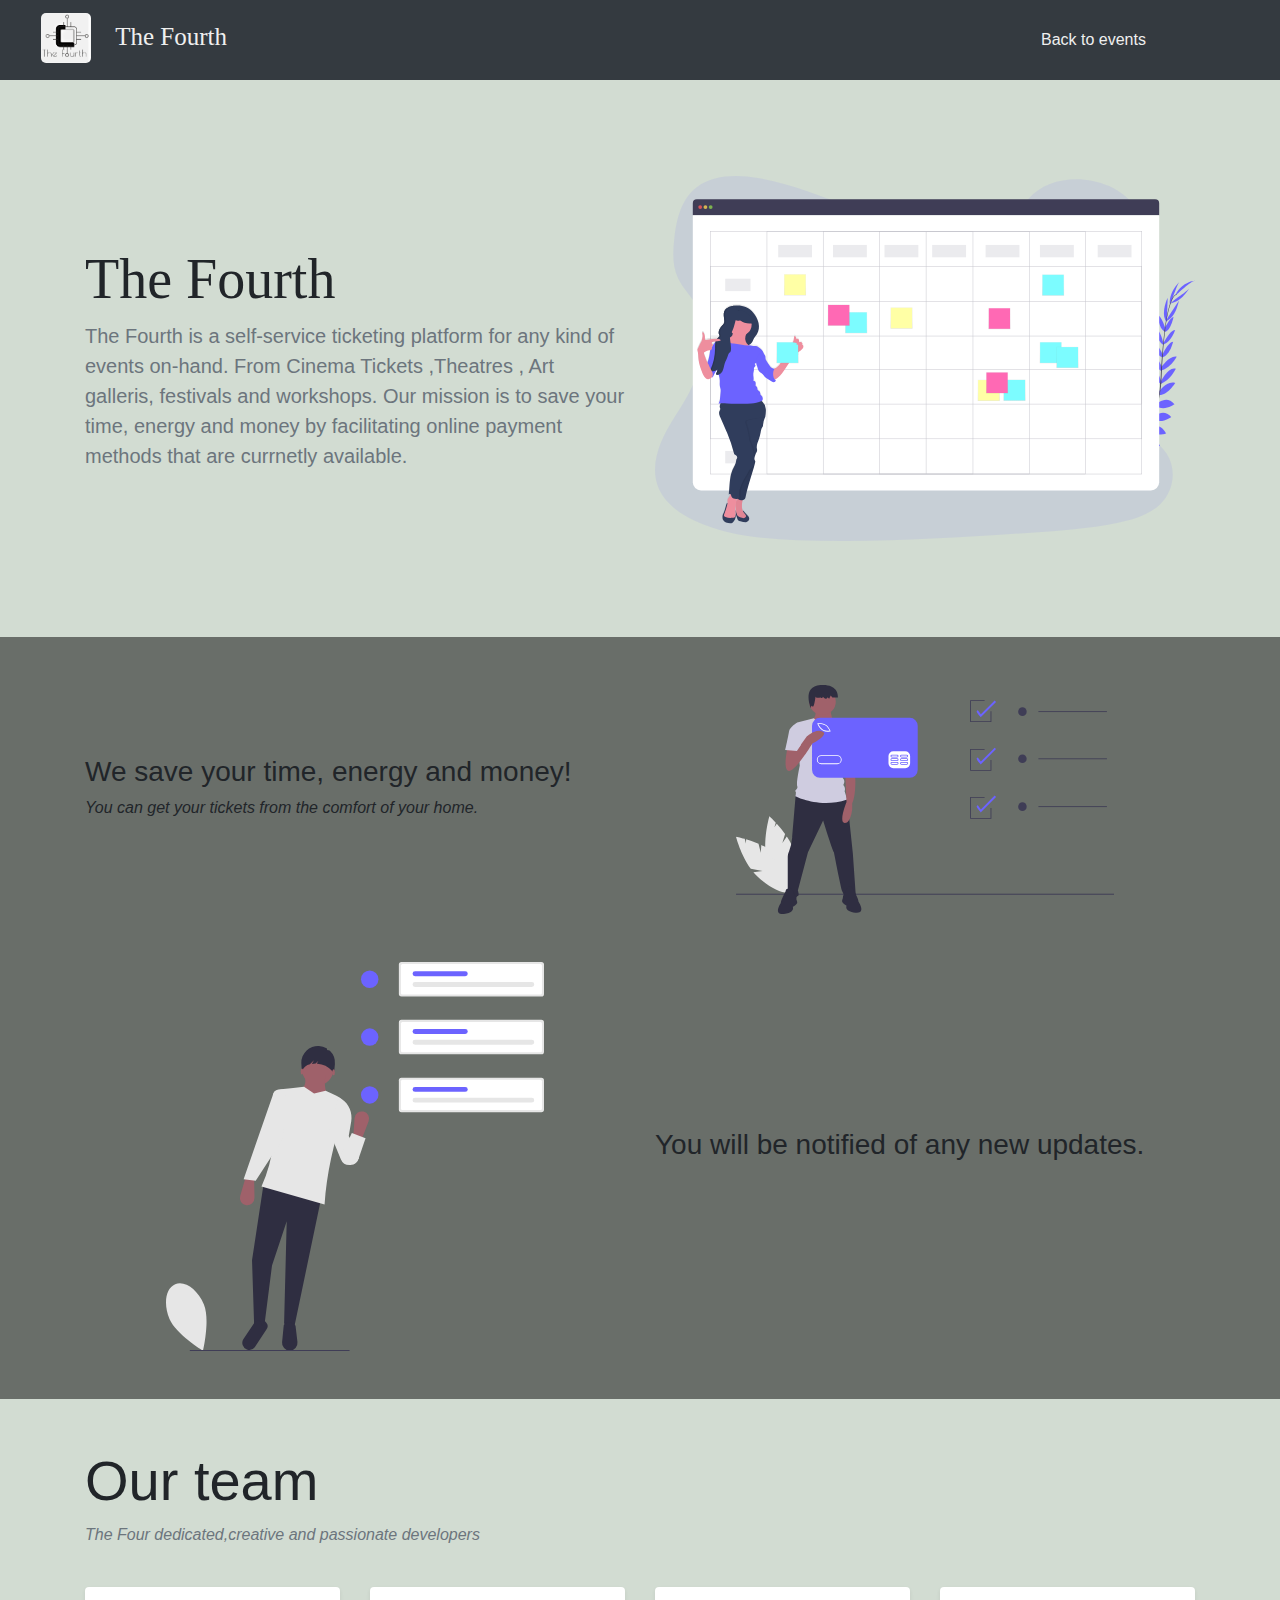
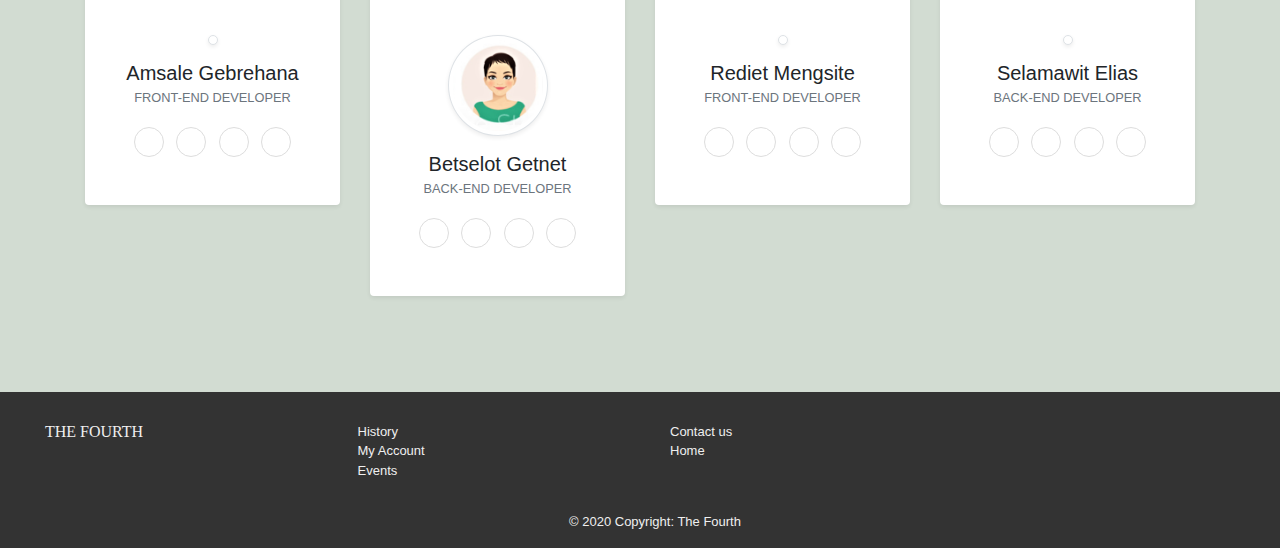
==== About.html @ 5b136020 "About us page added" ====
<!DOCTYPE html>
<html>
<head>
  <title>The Fourth</title>
  <meta charset="utf-8">
  <meta name="viewport" content="width=device-width, initial-scale=1">

<script src="https://use.fontawesome.com/2ae1783790.js"></script>

  <link href="https://fonts.googleapis.com/css2?family=Mrs+Sheppards&display=swap" rel="stylesheet"> 

<link rel="stylesheet" href="https://stackpath.bootstrapcdn.com/bootstrap/4.5.2/css/bootstrap.min.css" integrity="sha384-JcKb8q3iqJ61gNV9KGb8thSsNjpSL0n8PARn9HuZOnIxN0hoP+VmmDGMN5t9UJ0Z" crossorigin="anonymous">

<!-- jQuery library -->
<script src="https://ajax.googleapis.com/ajax/libs/jquery/3.5.1/jquery.min.js"></script>

<!-- Popper JS -->
<script src="https://cdnjs.cloudflare.com/ajax/libs/popper.js/1.16.0/umd/popper.min.js"></script>

<script src="https://code.jquery.com/jquery-3.5.1.slim.min.js" integrity="sha384-DfXdz2htPH0lsSSs5nCTpuj/zy4C+OGpamoFVy38MVBnE+IbbVYUew+OrCXaRkfj" crossorigin="anonymous"></script>
<script src="https://cdn.jsdelivr.net/npm/popper.js@1.16.1/dist/umd/popper.min.js" integrity="sha384-9/reFTGAW83EW2RDu2S0VKaIzap3H66lZH81PoYlFhbGU+6BZp6G7niu735Sk7lN" crossorigin="anonymous"></script>


<!-- Latest compiled JavaScript -->
<!-- <script src="https://stackpath.bootstrapcdn.com/bootstrap/4.5.2/js/bootstrap.min.js"></script> 
 -->
<script src="https://stackpath.bootstrapcdn.com/bootstrap/4.5.2/js/bootstrap.min.js" integrity="sha384-B4gt1jrGC7Jh4AgTPSdUtOBvfO8shuf57BaghqFfPlYxofvL8/KUEfYiJOMMV+rV" crossorigin="anonymous"></script>   
  <!--  <link href="carousel.css" rel="stylesheet"> -->
  <link rel="stylesheet" href="path/to/font-awesome/css/font-awesome.min.css">

   <link rel="stylesheet" type="text/css" href="style.css">
   <script src="script.js"></script>
   <!-- <link rel="stylesheet" type="text/css" href="script.js"> -->
</head>

 
  <style >
  #boxLogo {
 border-radius: 5px;
  margin-left: 10px;
}
  </style>
   
 
 <!-- <<<<<<<<<<<<<<<<<<<<<<<<<<<<<<<<<<<<<<<< <<<<<<<<<<< NAVIGATION >>>>>>>>>>>>>>>>>>>>>>>>>>>>>>>>>>>>>>>>>>>>>>>>>>>>>>>>>>>>>>> -->

 <nav class="navbar navbar-expand-lg navbar-dark bg-dark ">

  <div class=" row col-md-10">
    <div class="col-md-1">
      <a class="navbar-brand" href="index.html">
    <img src="Zf.png" id="boxLogo" width="50" height="50" class="d-inline-block align-top"  alt="" loading="lazy">
  </a>
 
    </div>
    <div  class="col-md-8">
      <p id="logoform">
    The Fourth</p>
    </div>
     <style >
    #logoform{
      font-family: 'Shadows Into Light', cursive;
      color:#efefef;
      font-size: 25px;
      font-weight: lighter;
      margin-top: 10px;
    }
  </style>

  </div>

  <button class="navbar-toggler" type="button" data-toggle="collapse" data-target="#navbarTogglerDemo02" aria-controls="navbarTogglerDemo02" aria-expanded="false" aria-label="Toggle navigation">
    <span class="navbar-toggler-icon"></span>
  </button>

    <div class="collapse navbar-collapse" id="navbarTogglerDemo02">
     <form class="form-row col-md-12">
      <!-- <button type="submit" class="btn btn-primary my-2 my-sm-0 col-md-6" onclick="scrollTo(0,300)" style="background-color: #1a1a2e">Sign-up</button> -->
      <style>
        #atag{
          color: #efefef;
        text-decoration: none;
        }
      </style>
     <a  id="atag"class="my-2 my-sm-0 col-md-12 "  href="Events.html"> Back to events </a>
    
      </form>
</div>
</nav>

<body>


  <!-- ...................................body................................... -->
  <div class="">
  <div class="container py-5">
    <div class="row h-100 align-items-center py-5">
      <div class="col-lg-6">
        <h1 class="display-4" style="font-family: 'Shadows Into Light', cursive;">The Fourth</h1>
        <p class="lead text-muted mb-0">The Fourth is a self-service ticketing platform for any kind of events on-hand. From Cinema Tickets ,Theatres , Art galleris, festivals and workshops. Our mission is to save your time, energy and money by facilitating online payment methods that are currnetly available.</p>
        
      </div>
      <div class="col-lg-6 d-none d-lg-block"><img src="undraw_schedule_pnbk.svg" alt="" class="img-fluid"></div>
    </div>
  </div>
</div>

<div class="" style="background: rgba(0, 0, 0, 0.5);" >
  <div class="container py-5">
    <div class="row align-items-center mb-5">
      <div class="col-lg-6 order-2 order-lg-1"><i class="fa fa-exchange fa-2x mb-3"></i>
        <h3 class="font-weight-light">We save your time, energy and money!</h3>
        <p class="font-italic  mb-4" >You can get your tickets from the comfort of your home.
      </div>
      <div class="col-lg-5 px-5 mx-auto order-1 order-lg-2"><img src="undraw_online_payments_luau.svg" alt="" class="img-fluid mb-4 mb-lg-0"></div>
    </div>
    <div class="row align-items-center">
      <div class="col-lg-5 px-5 mx-auto"><img src="undraw_new_notifications_fhvw.svg" alt="" class="img-fluid mb-4 mb-lg-0"></div>
      <div class="col-lg-6"><i class="fa fa-bell fa-2x mb-3 "></i>
        <h3 class="font-weight-light">You will be notified of any new updates.</h3>
        <p class="font-italic mb-4"></p>
      </div>
    </div>
  </div>
</div>

<div class="">
  <div class="container py-5">
    <div class="row mb-4">
      <div class="col-lg-5">
        <h2 class="display-4 font-weight-light">Our team</h2>
        <p class="font-italic text-muted">The Four dedicated,creative and passionate developers</p>
      </div>
    </div>

    <div class="row text-center">
    

      <!-- Team item-->
      <div class="col-xl-3 col-sm-6 mb-5">
        <div class="bg-white rounded shadow-sm py-5 px-4"><img src="https://image.freepik.com/free-vector/woman-girl-female-cartoon-avatar-icon_25030-13347.jpg" alt="" width="100" class="img-fluid rounded-circle mb-3 img-thumbnail shadow-sm">
          <h5 class="mb-0">Amsale Gebrehana</h5><span class="small text-uppercase text-muted">Front-end developer</span>
          <ul class="social mb-0 list-inline mt-3">
            <li class="list-inline-item"><a href="#" class="social-link"><i class="fa fa-facebook-f"></i></a></li>
            <li class="list-inline-item"><a href="#" class="social-link"><i class="fa fa-github"></i></a></li>
            <li class="list-inline-item"><a href="#" class="social-link"><i class="fa fa-instagram"></i></a></li>
            <li class="list-inline-item"><a href="#" class="social-link"><i class="fa fa-telegram"></i></a></li>
          </ul>
        </div>
      </div>
      <!-- End-->

      <!-- Team item-->
      <div class="col-xl-3 col-sm-6 mb-5">
        <div class="bg-white rounded shadow-sm py-5 px-4"><img src="circle-cropped.png" alt="" width="100" class="img-fluid rounded-circle mb-3 img-thumbnail shadow-sm">
          <h5 class="mb-0">Betselot Getnet</h5><span class="small text-uppercase text-muted">Back-end developer</span>
          <ul class="social mb-0 list-inline mt-3">
            <li class="list-inline-item"><a href="#" class="social-link"><i class="fa fa-facebook-f"></i></a></li>
            <li class="list-inline-item"><a href="#" class="social-link"><i class="fa fa-github"></i></a></li>
            <li class="list-inline-item"><a href="#" class="social-link"><i class="fa fa-instagram"></i></a></li>
            <li class="list-inline-item"><a href="#" class="social-link"><i class="fa fa-telegram"></i></a></li>
          </ul>
        </div>
      </div>
      <!-- End-->

      <!-- Team item-->
      <div class="col-xl-3 col-sm-6 mb-5">
        <div class="bg-white rounded shadow-sm py-5 px-4"><img src="https://image.freepik.com/free-vector/woman-girl-female-cartoon-avatar-icon_25030-13349.jpg" alt="" width="100" class="img-fluid rounded-circle mb-3 img-thumbnail shadow-sm">
          <h5 class="mb-0">Rediet Mengsite</h5><span class="small text-uppercase text-muted">Front-end developer</span>
          <ul class="social mb-0 list-inline mt-3">
            <li class="list-inline-item"><a href="#" class="social-link"><i class="fa fa-facebook-f"></i></a></li>
            <li class="list-inline-item"><a href="#" class="social-link"><i class="fa fa-github"></i></a></li>
            <li class="list-inline-item"><a href="#" class="social-link"><i class="fa fa-instagram"></i></a></li>
            <li class="list-inline-item"><a href="#" class="social-link"><i class="fa fa-telegram"></i></a></li>
          </ul>
        </div>
      </div>
      <!-- End-->

        <!-- Team item-->
      <div class="col-xl-3 col-sm-6 mb-5">
        <div class="bg-white rounded shadow-sm py-5 px-4"><img src="https://thumbs.dreamstime.com/z/face-expression-beautiful-brunette-woman-glasses-red-blouse-female-emotions-smiling-cartoon-character-vector-117722373.jpg" alt="" width="100" class="img-fluid rounded-circle mb-3 img-thumbnail shadow-sm">
          <h5 class="mb-0">Selamawit Elias</h5><span class="small text-uppercase text-muted">Back-end developer</span>
          <ul class="social mb-0 list-inline mt-3">
            <li class="list-inline-item"><a href="#" class="social-link"><i class="fa fa-facebook-f"></i></a></li>
            <li class="list-inline-item"><a href="#" class="social-link"><i class="fa fa-github"></i></a></li>
            <li class="list-inline-item"><a href="#" class="social-link"><i class="fa fa-instagram"></i></a></li>
            <li class="list-inline-item"><a href="#" class="social-link"><i class="fa fa-telegram"></i></a></li>
          </ul>
        </div>
      </div>
      <!-- End-->
    </div>
  </div>
</div>
  


<!-- .....................................................Footer.............................................. -->
<footer class="page-footer ">

  <!-- Footer Links -->
  <div class="container-fluid text-center text-md-left">

    <!-- Grid row -->
    <div class="row footerRow">

     <!-- Grid column -->
      <div class="col-md-3 mt-md-0 mt-3">

        <!-- Content -->
        <h6 class="text-uppercase" style="font-family: 'Shadows Into Light', cursive;">The Fourth</h6>
       

      </div>
      <!-- Grid column -->

         <!-- Grid column -->

      <div class="col-md-3 mb-md-0 mb-3">

        <!-- Links -->

        <ul class="list-unstyled">
          <li>
            <a href="#!"></a>
          </li>
          <li>
            <a href="History.html">History</a>
          </li>
          <li>
            <a href="#!">My Account</a>
          </li>
          
          <li>
            <a href="#!">Events</a>
          </li>
        </ul>

      </div>
      <!-- Grid column -->

      <hr class="clearfix w-100 d-md-none pb-3">

      <!-- Grid column -->
      <div class="col-md-3 mb-md-0 mb-3">

        <!-- Links -->
        

        <ul class="list-unstyled">
          <li>
            <a href="#!">Contact us</a>
          </li>
          <li>
            <a href="index.html">Home</a>
          </li>
          <li>
            <a href="#!"></a>
          </li>
          <li>
            <a href="#!"></a>
          </li>
        </ul>

      </div>
      <!-- Grid column -->

    

    </div>
    <!-- Grid row -->

  </div>
  <!-- Footer Links -->

  <!-- Copyright -->
  <div class="footer-copyright text-center py-3">© 2020 Copyright: The Fourth
  </div>
  <!-- Copyright -->

</footer>
<!-- Footer -->

</body>

</html>
---- style.css ----
body { font-family: Arial, Helvetica, sans-serif; background: rgba(210, 220, 210, 1);}


.carousel-inner > .item > img {
  width:640px;
  height:360px;
}

.form-container{
  margin-top: 20vh;
}
/*html {
  scroll-behavior: smooth;
}
*/
.carouselBg{
  background: rgba(0, 0, 0, 0.1);
}

/*....................login secton.............................*/
 #loginForm{
    padding-bottom: 100px;
     background: rgba(0, 0, 0, 0.1);
  }
.container-Marketing{
  background: rgba(0, 0, 0, 0.5);
  padding-left: 50px;
  padding-top: 100px;
  padding-right: 50px;
}
/*####################################### Sign Up button>>>>>>>>>>>>>>>>>>>>>>>><>>>>>>>>>>>>>>>>>>>>>>> */
/* Full-width input fields */
input[type=text], input[type=password] {
  width: 100%;
  padding: 12px 20px;
  margin: 8px 0;
  display: inline-block;
  border: 1px solid #ccc;
  box-sizing: border-box;
}

/* Set a style for all buttons */
button {
  background-color: #1a1a2e;
  color: white;
  padding: 14px 20px;
  margin: 8px 0;
  border: none;
  cursor: pointer;
  width: 100%;
}

button:hover {
  opacity: 0.8;
}

/* Extra styles for the cancel button */
.cancelbtn {
  width: auto;
  padding: 10px 18px;
  background-color: #e94560;
}

/* Center the image and position the close button */
.imgcontainer {
  text-align: center;
  margin: 24px 0 12px 0;
  position: relative;
}

img.avatar {
  width: 15%;
  border-radius: 50%;
}

.containerReg {
  padding: 16px;
}

span.psw {
  float: right;
  padding-top: 16px;
}

/* The Modal (background) */
.modal {
  display: none; /* Hidden by default */
  position: fixed; /* Stay in place */
  z-index: 1; /* Sit on top */
  left: 0;
  top: 0;
  width: 100%; /* Full width */
  height: 100%; /* Full height */
  overflow: auto; /* Enable scroll if needed */
  background-color: rgb(0,0,0); /* Fallback color */
  background-color: rgba(0,0,0,0.4); /* Black w/ opacity */
  padding-top: 60px;
}

/* Modal Content/Box */
.modal-content {
  background-color: #fefefe;
  margin: 5% auto 15% auto; /* 5% from the top, 15% from the bottom and centered */
  border: 1px solid #888;
  width: 80%; /* Could be more or less, depending on screen size */
}

/* The Close Button (x) */
.close {
  position: absolute;
  right: 25px;
  top: 0;
  color: #000;
  font-size: 35px;
  font-weight: bold;
}

.close:hover,
.close:focus {
  color: red;
  cursor: pointer;
}

/* Add Zoom Animation */
.animate {
  -webkit-animation: animatezoom 0.6s;
  animation: animatezoom 0.6s
}

@-webkit-keyframes animatezoom {
  from {-webkit-transform: scale(0)} 
  to {-webkit-transform: scale(1)}
}
  
@keyframes animatezoom {
  from {transform: scale(0)} 
  to {transform: scale(1)}
}

/* Change styles for span and cancel button on extra small screens */
@media screen and (max-width: 300px) {
  span.psw {
     display: block;
     float: none;
  }
  .cancelbtn {
     width: 100%;

  }
}
/* <<<<<<<<<<<<<<<<<<<<<<<<<<<<<<<<<<<<<<<<<<< Sign Up end here >>>>>>>>>>>>>>>>>>>>>>>>>>>>>>>>>>>>>>>>>>>>>>>>>>>>>>>>>>>>>>>>>*/
/*#myDIV {
  width: 100%;
  padding: 50px 0;
  text-align: center;
  background-color: lightblue;
  margin-top: 20px;
}*/
/*..............................................footer...........................................*/
.page-footer{
  padding-left: 30px;
  padding-top: 30px;
  background-color: #333333;
  color: #efefef;
  font-size: small;
}
.footerRow li a{
  color: #efefef;
  text-decoration: none;
}

/*///////////////////////////////////////////////////////////////// card //////////////////////////////////////////////////////////*/

.card1 {
  position: relative;
  width: 100%;
}

.image {
  display: block;
  height: 100%;
  width: 100%;
  border-radius: 10px;
}

.overlay {
  position: absolute;
  top: 0;
  bottom: 0;
  left: 0;
  right: 0;
  height: 100%;
  width: 100%;
  opacity: 0;
  transition: .5s ease;
  border-radius: 10px;
  /* Fallback color */
  background: rgba(0, 0, 0, 0.8); /* Black background with 0.5 opacity */
  
  /*background-color: #008CBA;*/
}

.card1:hover .overlay {
  opacity: 1;
}

.text {
  color: white;
  font-size: 20px;
  position: absolute;
  top: 50%;
  left: 50%;
  -webkit-transform: translate(-50%, -50%);
  -ms-transform: translate(-50%, -50%);
  transform: translate(-50%, -50%);
  text-align: center;
}
.card1:hover .image {
  opacity: 0.3;
}

/*,,,,,,,,,,,,,,,,,,,,,,,,,,,,,,,,,,,,,,,,,,,,,,About us page.............................................*/
.social-link {
  width: 30px;
  height: 30px;
  border: 1px solid #ddd;
  display: flex;
  align-items: center;
  justify-content: center;
  color: #666;
  border-radius: 50%;
  transition: all 0.3s;
  font-size: 0.9rem;
}

.social-link:hover,
.social-link:focus {
  background: #ddd;
  text-decoration: none;
  color: #555;
}
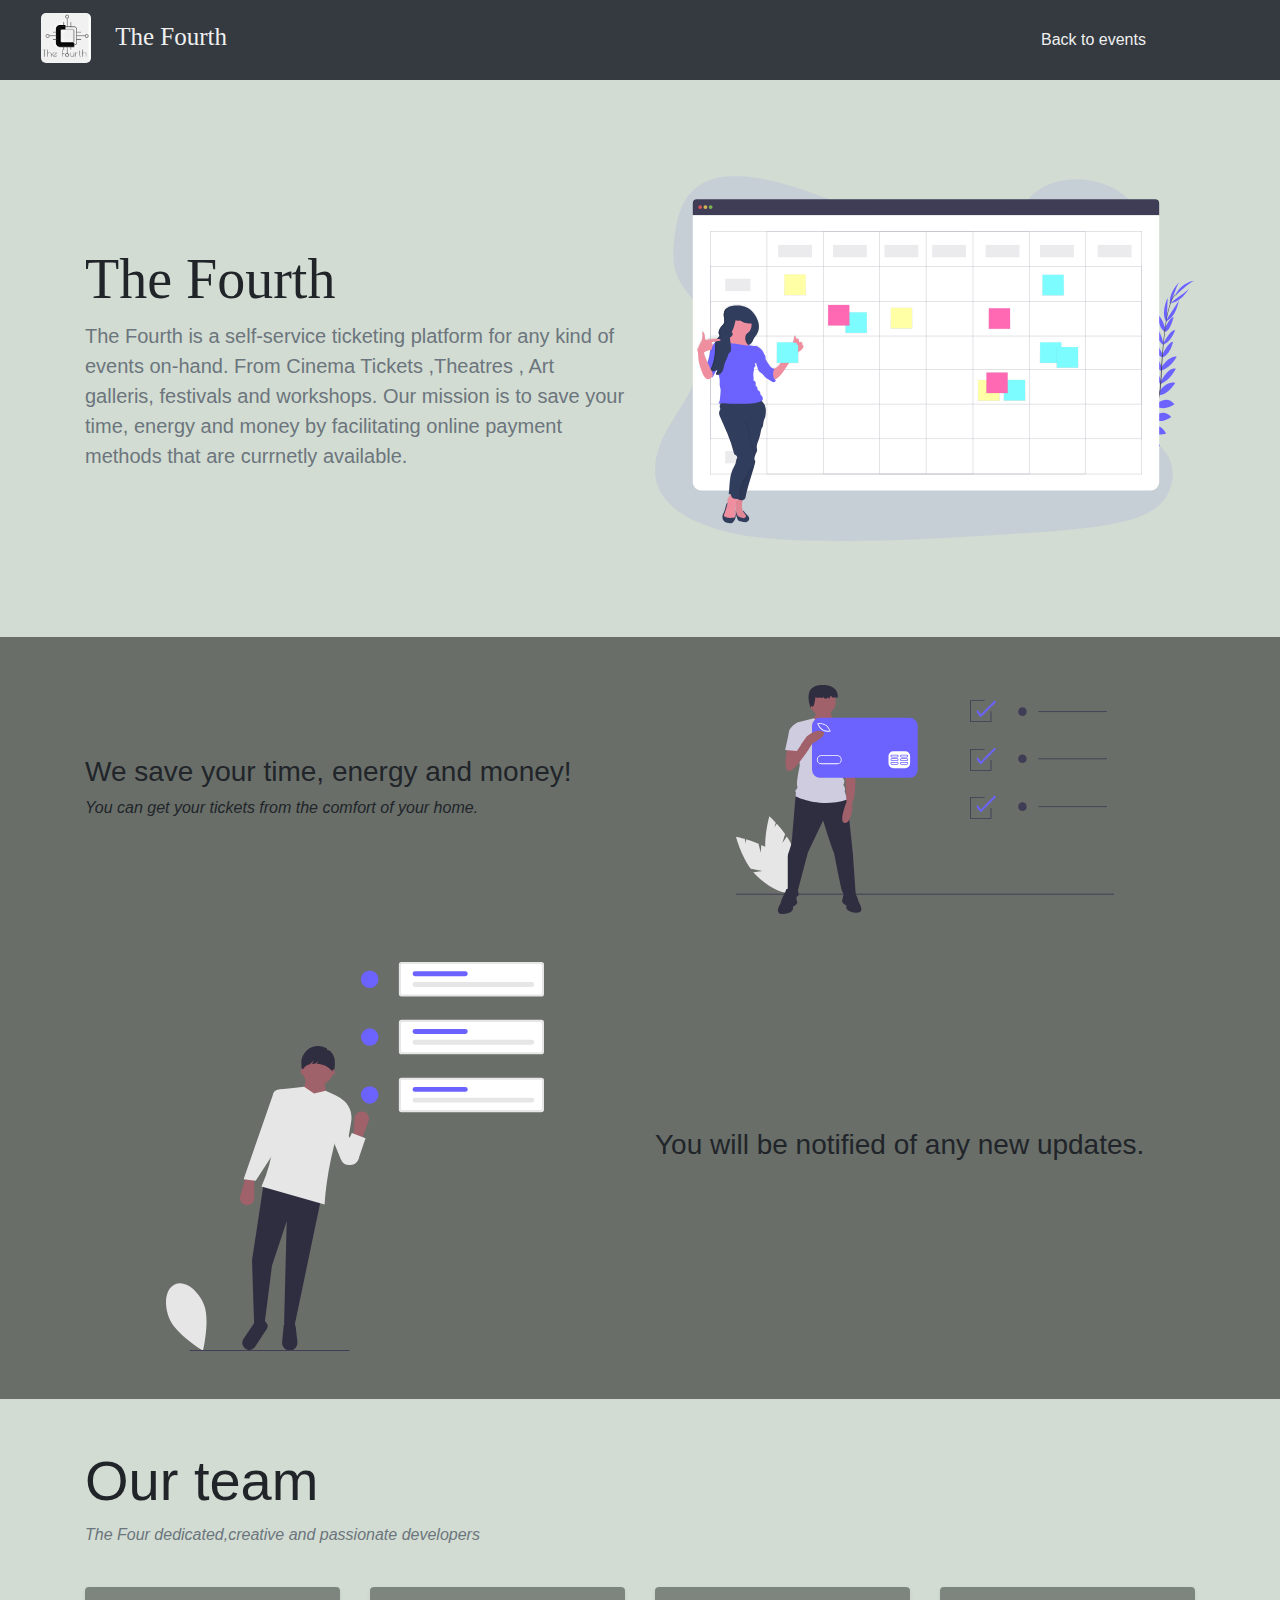
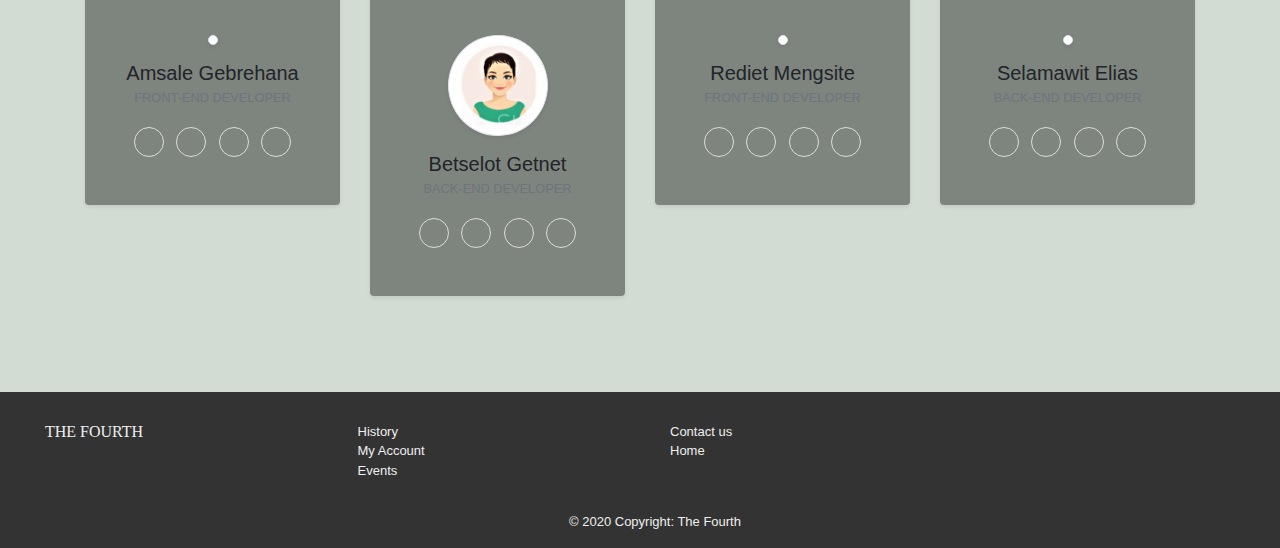
==== commit dc29e137: "..." ====
--- a/About.html
+++ b/About.html
@@ -100,7 +100,7 @@
         <p class="lead text-muted mb-0">The Fourth is a self-service ticketing platform for any kind of events on-hand. From Cinema Tickets ,Theatres , Art galleris, festivals and workshops. Our mission is to save your time, energy and money by facilitating online payment methods that are currnetly available.</p>
         
       </div>
-      <div class="col-lg-6 d-none d-lg-block"><img src="undraw_schedule_pnbk.svg" alt="" class="img-fluid"></div>
+      <div class="col-lg-6 d-lg-block"><img src="undraw_schedule_pnbk.svg" alt="" class="img-fluid"></div>
     </div>
   </div>
 </div>
@@ -138,7 +138,7 @@
 
       <!-- Team item-->
       <div class="col-xl-3 col-sm-6 mb-5">
-        <div class="bg-white rounded shadow-sm py-5 px-4"><img src="https://image.freepik.com/free-vector/woman-girl-female-cartoon-avatar-icon_25030-13347.jpg" alt="" width="100" class="img-fluid rounded-circle mb-3 img-thumbnail shadow-sm">
+        <div class=" rounded shadow-sm py-5 px-4" style="background-color: rgba(0,0,0,0.4);"><img src="https://image.freepik.com/free-vector/woman-girl-female-cartoon-avatar-icon_25030-13347.jpg" alt="" width="100" class="img-fluid rounded-circle mb-3 img-thumbnail shadow-sm">
           <h5 class="mb-0">Amsale Gebrehana</h5><span class="small text-uppercase text-muted">Front-end developer</span>
           <ul class="social mb-0 list-inline mt-3">
             <li class="list-inline-item"><a href="#" class="social-link"><i class="fa fa-facebook-f"></i></a></li>
@@ -152,7 +152,7 @@
 
       <!-- Team item-->
       <div class="col-xl-3 col-sm-6 mb-5">
-        <div class="bg-white rounded shadow-sm py-5 px-4"><img src="circle-cropped.png" alt="" width="100" class="img-fluid rounded-circle mb-3 img-thumbnail shadow-sm">
+        <div class=" rounded shadow-sm py-5 px-4"  style="background-color: rgba(0,0,0,0.4);"><img src="circle-cropped.png" alt="" width="100" class="img-fluid rounded-circle mb-3 img-thumbnail shadow-sm">
           <h5 class="mb-0">Betselot Getnet</h5><span class="small text-uppercase text-muted">Back-end developer</span>
           <ul class="social mb-0 list-inline mt-3">
             <li class="list-inline-item"><a href="#" class="social-link"><i class="fa fa-facebook-f"></i></a></li>
@@ -166,7 +166,7 @@
 
       <!-- Team item-->
       <div class="col-xl-3 col-sm-6 mb-5">
-        <div class="bg-white rounded shadow-sm py-5 px-4"><img src="https://image.freepik.com/free-vector/woman-girl-female-cartoon-avatar-icon_25030-13349.jpg" alt="" width="100" class="img-fluid rounded-circle mb-3 img-thumbnail shadow-sm">
+        <div class=" rounded shadow-sm py-5 px-4"  style="background-color: rgba(0,0,0,0.4);"><img src="https://image.freepik.com/free-vector/woman-girl-female-cartoon-avatar-icon_25030-13349.jpg" alt="" width="100" class="img-fluid rounded-circle mb-3 img-thumbnail shadow-sm">
           <h5 class="mb-0">Rediet Mengsite</h5><span class="small text-uppercase text-muted">Front-end developer</span>
           <ul class="social mb-0 list-inline mt-3">
             <li class="list-inline-item"><a href="#" class="social-link"><i class="fa fa-facebook-f"></i></a></li>
@@ -180,7 +180,7 @@
 
         <!-- Team item-->
       <div class="col-xl-3 col-sm-6 mb-5">
-        <div class="bg-white rounded shadow-sm py-5 px-4"><img src="https://thumbs.dreamstime.com/z/face-expression-beautiful-brunette-woman-glasses-red-blouse-female-emotions-smiling-cartoon-character-vector-117722373.jpg" alt="" width="100" class="img-fluid rounded-circle mb-3 img-thumbnail shadow-sm">
+        <div class=" rounded shadow-sm py-5 px-4"  style="background-color: rgba(0,0,0,0.4);"><img src="https://thumbs.dreamstime.com/z/face-expression-beautiful-brunette-woman-glasses-red-blouse-female-emotions-smiling-cartoon-character-vector-117722373.jpg" alt="" width="100" class="img-fluid rounded-circle mb-3 img-thumbnail shadow-sm">
           <h5 class="mb-0">Selamawit Elias</h5><span class="small text-uppercase text-muted">Back-end developer</span>
           <ul class="social mb-0 list-inline mt-3">
             <li class="list-inline-item"><a href="#" class="social-link"><i class="fa fa-facebook-f"></i></a></li>
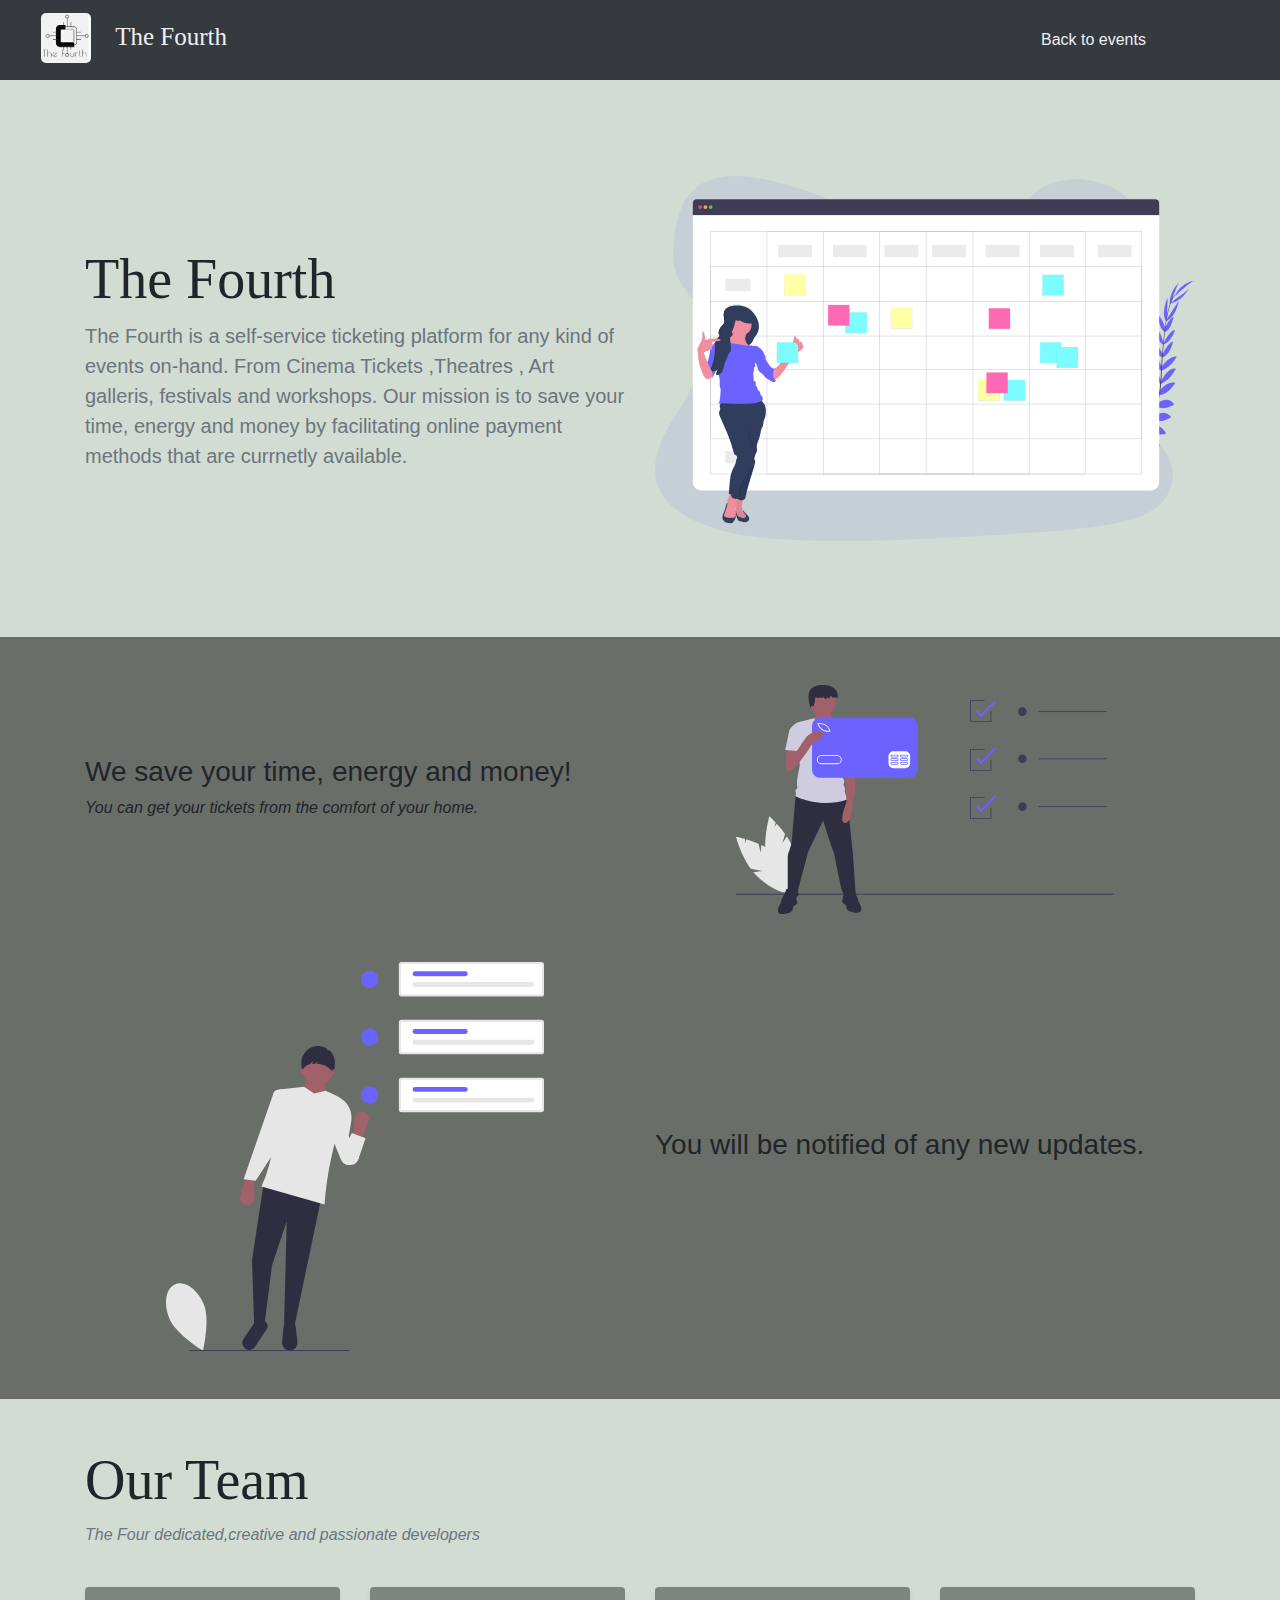
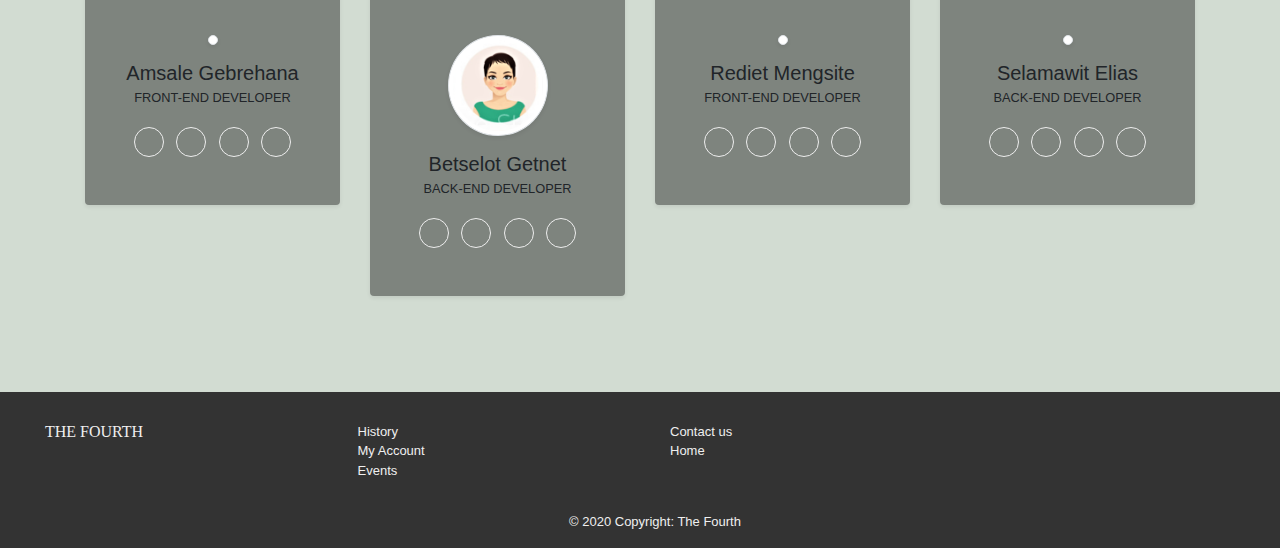
==== commit f51ae341: "..." ====
--- a/About.html
+++ b/About.html
@@ -128,7 +128,7 @@
   <div class="container py-5">
     <div class="row mb-4">
       <div class="col-lg-5">
-        <h2 class="display-4 font-weight-light">Our team</h2>
+        <h2 class="display-4 font-weight-light" style="font-family: 'Shadows Into Light', cursive;">Our Team</h2>
         <p class="font-italic text-muted">The Four dedicated,creative and passionate developers</p>
       </div>
     </div>
@@ -139,7 +139,7 @@
       <!-- Team item-->
       <div class="col-xl-3 col-sm-6 mb-5">
         <div class=" rounded shadow-sm py-5 px-4" style="background-color: rgba(0,0,0,0.4);"><img src="https://image.freepik.com/free-vector/woman-girl-female-cartoon-avatar-icon_25030-13347.jpg" alt="" width="100" class="img-fluid rounded-circle mb-3 img-thumbnail shadow-sm">
-          <h5 class="mb-0">Amsale Gebrehana</h5><span class="small text-uppercase text-muted">Front-end developer</span>
+          <h5 class="mb-0">Amsale Gebrehana</h5><span class="small text-uppercase">Front-end developer</span>
           <ul class="social mb-0 list-inline mt-3">
             <li class="list-inline-item"><a href="#" class="social-link"><i class="fa fa-facebook-f"></i></a></li>
             <li class="list-inline-item"><a href="#" class="social-link"><i class="fa fa-github"></i></a></li>
@@ -153,7 +153,7 @@
       <!-- Team item-->
       <div class="col-xl-3 col-sm-6 mb-5">
         <div class=" rounded shadow-sm py-5 px-4"  style="background-color: rgba(0,0,0,0.4);"><img src="circle-cropped.png" alt="" width="100" class="img-fluid rounded-circle mb-3 img-thumbnail shadow-sm">
-          <h5 class="mb-0">Betselot Getnet</h5><span class="small text-uppercase text-muted">Back-end developer</span>
+          <h5 class="mb-0">Betselot Getnet</h5><span class="small text-uppercase">Back-end developer</span>
           <ul class="social mb-0 list-inline mt-3">
             <li class="list-inline-item"><a href="#" class="social-link"><i class="fa fa-facebook-f"></i></a></li>
             <li class="list-inline-item"><a href="#" class="social-link"><i class="fa fa-github"></i></a></li>
@@ -167,7 +167,7 @@
       <!-- Team item-->
       <div class="col-xl-3 col-sm-6 mb-5">
         <div class=" rounded shadow-sm py-5 px-4"  style="background-color: rgba(0,0,0,0.4);"><img src="https://image.freepik.com/free-vector/woman-girl-female-cartoon-avatar-icon_25030-13349.jpg" alt="" width="100" class="img-fluid rounded-circle mb-3 img-thumbnail shadow-sm">
-          <h5 class="mb-0">Rediet Mengsite</h5><span class="small text-uppercase text-muted">Front-end developer</span>
+          <h5 class="mb-0">Rediet Mengsite</h5><span class="small text-uppercase">Front-end developer</span>
           <ul class="social mb-0 list-inline mt-3">
             <li class="list-inline-item"><a href="#" class="social-link"><i class="fa fa-facebook-f"></i></a></li>
             <li class="list-inline-item"><a href="#" class="social-link"><i class="fa fa-github"></i></a></li>
@@ -181,7 +181,7 @@
         <!-- Team item-->
       <div class="col-xl-3 col-sm-6 mb-5">
         <div class=" rounded shadow-sm py-5 px-4"  style="background-color: rgba(0,0,0,0.4);"><img src="https://thumbs.dreamstime.com/z/face-expression-beautiful-brunette-woman-glasses-red-blouse-female-emotions-smiling-cartoon-character-vector-117722373.jpg" alt="" width="100" class="img-fluid rounded-circle mb-3 img-thumbnail shadow-sm">
-          <h5 class="mb-0">Selamawit Elias</h5><span class="small text-uppercase text-muted">Back-end developer</span>
+          <h5 class="mb-0">Selamawit Elias</h5><span class="small text-uppercase">Back-end developer</span>
           <ul class="social mb-0 list-inline mt-3">
             <li class="list-inline-item"><a href="#" class="social-link"><i class="fa fa-facebook-f"></i></a></li>
             <li class="list-inline-item"><a href="#" class="social-link"><i class="fa fa-github"></i></a></li>
--- a/style.css
+++ b/style.css
@@ -224,7 +224,7 @@
 .social-link {
   width: 30px;
   height: 30px;
-  border: 1px solid #ddd;
+  border: 1px solid #eee;
   display: flex;
   align-items: center;
   justify-content: center;
